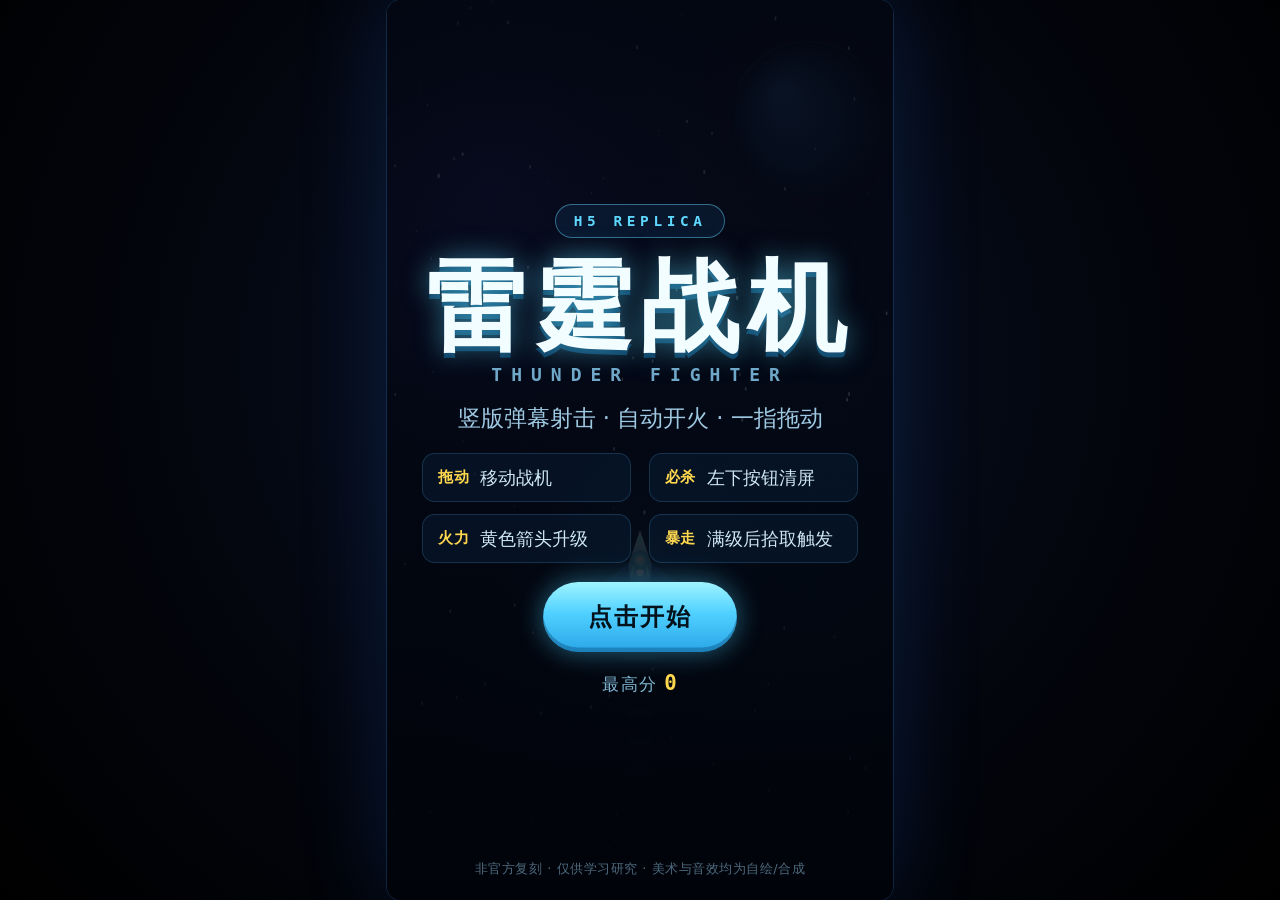
==== index.html @ e0c6aa54 "备份版本 M2 (2026-11-20)" ====
<!DOCTYPE html>
<html lang="zh-CN">
<head>
<meta charset="UTF-8" />
<meta name="viewport" content="width=device-width, initial-scale=1.0, maximum-scale=1.0, user-scalable=no, viewport-fit=cover" />
<meta name="theme-color" content="#040814" />
<title>雷霆战机 · H5 复刻</title>
<link rel="stylesheet" href="src/style.css" />
</head>
<body>
<div id="stage">
  <canvas id="game" width="720" height="1280"></canvas>

  <!-- 标题 -->
  <div class="screen center" id="scr-title">
    <div class="badge">H5 REPLICA</div>
    <h1>雷霆战机</h1>
    <div class="title-en">THUNDER FIGHTER</div>
    <p class="lede">竖版弹幕射击 · 自动开火 · 一指拖动</p>
    <div class="ctrl-grid">
      <div class="ctrl"><span class="k">拖动</span><span>移动战机</span></div>
      <div class="ctrl"><span class="k">必杀</span><span>左下按钮清屏</span></div>
      <div class="ctrl"><span class="k">火力</span><span>黄色箭头升级</span></div>
      <div class="ctrl"><span class="k">暴走</span><span>满级后拾取触发</span></div>
    </div>
    <button class="btn" id="btnEnter">点击开始</button>
    <div class="best">最高分 <b id="titleBest">0</b></div>
    <p class="disclaimer">非官方复刻 · 仅供学习研究 · 美术与音效均为自绘/合成</p>
  </div>

  <!-- 主界面 -->
  <div class="screen transparent" id="scr-home">
    <div class="home-top">
      <div class="player-tag">指挥官<b>THUNDER-01</b></div>
      <div class="res-bar">
        <span class="coin">金币 <b id="homeCoins">0</b></span>
        <span class="shard">残骸 <b id="homeShards">0</b></span>
      </div>
    </div>
    <div class="home-menu">
      <button class="menu-tile primary" id="menuStory">
        <div class="mt-k">CAMPAIGN</div>
        <div class="mt-t">星际征战</div>
        <div class="mt-d" id="storyProgress">白羊座 · 第 1 关</div>
      </button>
      <button class="menu-tile" id="menuEndless">
        <div class="mt-k">ENDLESS</div>
        <div class="mt-t">无尽挑战</div>
        <div class="mt-d" id="endlessDesc">无限波次 · 每 5 波守卫</div>
      </button>
      <button class="menu-tile" id="menuHangar">
        <div class="mt-k">HANGAR</div>
        <div class="mt-t">仓库</div>
        <div class="mt-d" id="hangarShipName">突击零式</div>
      </button>
      <button class="menu-tile" id="menuSettings">
        <div class="mt-k">OPTIONS</div>
        <div class="mt-t">设置</div>
        <div class="mt-d">音量 · 画质 · 存档</div>
      </button>
    </div>
    <div class="home-foot">
      <span>最高分 <b id="homeBest">0</b></span>
      <span>拖动移动 · 自动射击</span>
    </div>
  </div>

  <!-- 星图 -->
  <div class="screen" id="scr-map">
    <div class="topbar">
      <button class="icon-btn" id="mapBack">返回</button>
      <div class="ttl">星际征战</div>
      <div class="res-bar"><span>残骸 <b id="mapShards">0</b></span></div>
    </div>
    <div class="chapter-tabs">
      <button class="chapter-tab active" data-ch="0">白羊座</button>
      <button class="chapter-tab" data-ch="1">金牛座</button>
    </div>
    <div class="level-grid" id="levelGrid"></div>
    <div class="level-detail" id="levelDetail">
      <div class="ld-head">
        <div>
          <div class="ld-ch" id="ldChapter">白羊座</div>
          <div class="ld-name" id="ldName">星尘前哨</div>
        </div>
        <div class="ld-ch" id="ldState">未通关</div>
      </div>
      <div class="ld-rows">
        <div><span>推荐战力</span><b id="ldPower">100</b></div>
        <div><span>我方战力</span><b id="ldMyPower">100</b></div>
        <div><span>BOSS</span><b id="ldBoss">无</b></div>
        <div><span>奖励</span><b id="ldReward">金币 25 / 残骸 10</b></div>
      </div>
      <div class="ld-drop"><span>掉落</span><b id="ldDrops">武器 ×3 · 护盾 ×1 · 暴走 ×1 · 回血 ×1</b></div>
      <div class="ld-tip" id="ldTip"></div>
      <div class="ld-actions">
        <button class="btn ghost small" id="btnHangarFromMap">仓库</button>
        <button class="btn" id="btnLaunch">出击</button>
      </div>
    </div>
  </div>

  <!-- 仓库 -->
  <div class="screen scroll" id="scr-hangar">
    <div class="topbar">
      <button class="icon-btn" id="hangarBack">返回</button>
      <div class="ttl">仓库</div>
      <div class="res-bar"><span>残骸 <b id="hangarShards">0</b></span></div>
    </div>
    <div class="ship-list" id="shipList"></div>
    <p class="hangar-note">强化与进阶将在后续版本开放<br>当前可选择战机并查看基础属性</p>
  </div>

  <!-- 设置 -->
  <div class="screen" id="scr-settings">
    <div class="topbar">
      <button class="icon-btn" id="settingsBack">返回</button>
      <div class="ttl">设置</div>
      <div class="res-bar"></div>
    </div>
    <div class="setting-list">
      <div class="setting-row">
        <div>音效<span class="sub">主音量与静音</span></div>
        <div style="display:flex;align-items:center;gap:1.4cqh">
          <input type="range" id="volumeRange" min="0" max="100" step="5" value="70" />
          <div class="switch" id="soundSwitch"><i></i></div>
        </div>
      </div>
      <div class="setting-row">
        <div>画质<span class="sub">影响粒子与特效数量</span></div>
        <div class="seg" id="qualitySeg">
          <button data-q="high" class="on">高</button>
          <button data-q="mid">中</button>
          <button data-q="low">低</button>
        </div>
      </div>
      <div class="setting-row">
        <div>存档<span class="sub">进度与最高分保存在本机</span></div>
        <button class="btn danger small" id="btnClearSave">清除存档</button>
      </div>
    </div>
    <p class="hangar-note">清除后关卡进度、金币与残骸将重置<br>最高分同时清空</p>
  </div>

  <!-- 结算 -->
  <div class="screen center" id="scr-result">
    <div class="result-tag" id="resultTag">MISSION COMPLETE</div>
    <h2 id="resultTitle">出击成功</h2>
    <div class="stats">
      <div><span>得分</span><b id="statScore">0</b></div>
      <div><span>击毁</span><b id="statKills">0</b></div>
      <div><span>水晶</span><b id="statCrystals">0</b></div>
      <div><span>用时</span><b id="statTime">0:00</b></div>
    </div>
    <div class="result-reward" id="resultReward">金币 <b>0</b> · 残骸 <b>0</b></div>
    <div class="result-best" id="resultBest">最高分 0</div>
    <div class="btn-col" style="width:100%">
      <button class="btn" id="btnNext">下一关</button>
      <div class="btn-row">
        <button class="btn ghost small" id="btnRetry">再战</button>
        <button class="btn ghost small" id="btnToMap">星图</button>
        <button class="btn ghost small" id="btnToHome">主界面</button>
      </div>
    </div>
  </div>

  <!-- 暂停 -->
  <div class="screen center" id="scr-pause">
    <h2>已暂停</h2>
    <div class="btn-col">
      <button class="btn" id="btnResume">继续战斗</button>
      <button class="btn ghost" id="btnPauseRetry">重新开始</button>
      <button class="btn ghost" id="btnPauseQuit">放弃并返回</button>
    </div>
  </div>

  <div class="toast" id="toast"></div>
</div>

<script src="src/config.js"></script>
<script src="src/audio.js"></script>
<script src="src/core.js"></script>
<script src="src/battle.js"></script>
<script src="src/app.js"></script>
</body>
</html>
---- src/style.css ----
/* =========================================================
   雷霆战机 H5 复刻 · 全局样式
   逻辑分辨率 720x1280，所有尺寸以容器高度 cqh 等比缩放
   ========================================================= */
* { margin: 0; padding: 0; box-sizing: border-box; }
html, body {
  height: 100%;
  background: radial-gradient(circle at 50% 40%, #0a1226 0%, #03050c 60%, #000 100%);
  color: #eaf6ff;
  font-family: "Noto Sans SC", "PingFang SC", "Microsoft YaHei", system-ui, sans-serif;
  overflow: hidden;
  -webkit-user-select: none;
  user-select: none;
  -webkit-tap-highlight-color: transparent;
}
body {
  display: flex;
  align-items: center;
  justify-content: center;
  height: 100vh;
  height: 100dvh;
}
#stage {
  position: relative;
  width: min(100vw, 56.25vh);
  width: min(100vw, 56.25dvh);
  aspect-ratio: 9 / 16;
  max-height: 100vh;
  max-height: 100dvh;
  overflow: hidden;
  border-radius: 14px;
  background: #040813;
  box-shadow: 0 0 90px rgba(40, 120, 255, .18), 0 0 0 1px rgba(90, 180, 255, .16);
  container-type: size;
}
canvas {
  display: block;
  width: 100%;
  height: 100%;
  touch-action: none;
}

/* ---------------- 屏幕容器 ---------------- */
.screen {
  position: absolute;
  inset: 0;
  z-index: 5;
  display: none;
  flex-direction: column;
  padding: 4.5% 7%;
  background: linear-gradient(180deg,
    rgba(3, 7, 18, .88) 0%,
    rgba(3, 8, 20, .74) 38%,
    rgba(2, 5, 13, .93) 78%,
    #01030a 100%);
}
.screen.active { display: flex; }
.screen.transparent {
  background: linear-gradient(180deg,
    rgba(3, 7, 18, 0) 0%,
    rgba(3, 8, 20, .10) 30%,
    rgba(2, 5, 13, .82) 62%,
    #01030a 100%);
}
.screen.center {
  align-items: center;
  justify-content: center;
  text-align: center;
  gap: 2.1cqh;
}
.screen.scroll { overflow-y: auto; -webkit-overflow-scrolling: touch; }

/* ---------------- 通用元件 ---------------- */
.badge {
  font: 600 1.6cqh/1 "Bahnschrift", "DIN Alternate", monospace;
  letter-spacing: .32em;
  color: #5fd8ff;
  border: 1px solid rgba(95, 216, 255, .45);
  border-radius: 999px;
  padding: 1cqh 2cqh;
  background: rgba(20, 70, 110, .25);
  align-self: center;
}
h1 {
  font-size: 11cqh;
  line-height: 1;
  font-weight: 900;
  letter-spacing: .08em;
  color: #f2fdff;
  text-shadow: 0 0 3cqh rgba(90, 220, 255, .55), 0 .6cqh 0 #0b3a5e;
}
.title-en {
  font: 700 2cqh/1 "Bahnschrift", "DIN Alternate", monospace;
  letter-spacing: .5em;
  color: #6fa8c8;
  margin-top: -1cqh;
}
.lede { font-size: 2.5cqh; color: #9fc9e2; }

.btn {
  appearance: none;
  border: 0;
  cursor: pointer;
  font-family: inherit;
  font-size: 2.7cqh;
  font-weight: 700;
  letter-spacing: .08em;
  padding: 2.1cqh 5cqh;
  border-radius: 999px;
  color: #04121c;
  background: linear-gradient(180deg, #9ff4ff 0%, #4fd0ff 45%, #2aa5e8 100%);
  box-shadow: 0 0 3cqh rgba(80, 210, 255, .45), inset 0 -.5cqh 0 rgba(0, 60, 100, .35);
  transition: transform .12s ease, filter .12s ease;
  touch-action: manipulation;
}
.btn:active { transform: scale(.965); filter: brightness(1.08); }
.btn.ghost {
  color: #bfe6f8;
  background: rgba(12, 34, 60, .7);
  border: 1px solid rgba(95, 200, 240, .4);
  box-shadow: none;
}
.btn.danger {
  color: #ffd6da;
  background: rgba(70, 14, 24, .75);
  border: 1px solid rgba(255, 90, 110, .5);
  box-shadow: none;
}
.btn.small { font-size: 2.1cqh; padding: 1.5cqh 3.4cqh; }
.btn:disabled { opacity: .4; cursor: not-allowed; transform: none; }
.btn-row { display: flex; gap: 2.2cqh; justify-content: center; }
.btn-col { display: flex; flex-direction: column; gap: 1.5cqh; align-items: stretch; }
.btn-col .btn { width: 100%; }

.ctrl-grid {
  width: 100%;
  display: grid;
  grid-template-columns: 1fr 1fr;
  gap: 1.3cqh 2cqh;
}
.ctrl {
  display: flex;
  align-items: center;
  gap: 1.2cqh;
  padding: 1.3cqh 1.6cqh;
  border: 1px solid rgba(80, 160, 220, .22);
  border-radius: 1.4cqh;
  background: rgba(10, 28, 52, .55);
  text-align: left;
}
.ctrl .k {
  flex: none;
  font: 700 1.7cqh/1 "Bahnschrift", monospace;
  color: #ffd84d;
  letter-spacing: .05em;
}
.ctrl span:last-child { font-size: 1.95cqh; color: #cfe7f5; }

.best { font-size: 1.9cqh; color: #7fb6d2; letter-spacing: .08em; }
.best b { color: #ffd84d; font-family: "Bahnschrift", monospace; font-size: 2.3cqh; }
.disclaimer {
  position: absolute;
  bottom: 2.4cqh;
  left: 0; right: 0;
  font-size: 1.45cqh;
  color: rgba(140, 190, 220, .55);
  letter-spacing: .04em;
}

h2 { font-size: 6.4cqh; font-weight: 900; letter-spacing: .06em; color: #f2fdff; text-align: center; }
h3 { font-size: 2.6cqh; font-weight: 700; letter-spacing: .1em; color: #cfe7f5; }

/* ---------------- 顶栏 ---------------- */
.topbar {
  display: flex;
  align-items: center;
  gap: 2cqh;
  flex: none;
  margin-bottom: 1.6cqh;
}
.topbar .ttl {
  flex: 1;
  font-size: 3.4cqh;
  font-weight: 800;
  letter-spacing: .12em;
  color: #eafcff;
}
.icon-btn {
  appearance: none;
  border: 1px solid rgba(95, 200, 240, .35);
  background: rgba(10, 28, 52, .7);
  color: #bfe6f8;
  border-radius: 1.2cqh;
  font-family: inherit;
  font-size: 1.9cqh;
  font-weight: 700;
  padding: 1.2cqh 2.2cqh;
  cursor: pointer;
  letter-spacing: .06em;
}
.icon-btn:active { background: rgba(20, 60, 100, .8); }

.res-bar {
  display: flex;
  gap: 1.4cqh;
  flex: none;
  font: 700 1.8cqh/1 "Bahnschrift", monospace;
}
.res-bar span {
  padding: .9cqh 1.6cqh;
  border-radius: 999px;
  border: 1px solid rgba(90, 160, 210, .3);
  background: rgba(8, 24, 44, .7);
  color: #b9e2f5;
}
.res-bar b { color: #ffd84d; }
.res-bar .gem b { color: #9ff4ff; }

/* ---------------- 主界面 ---------------- */
#scr-home { justify-content: flex-end; padding-bottom: 5.5cqh; }
#scr-home .home-top {
  position: absolute;
  top: 4.5%;
  left: 7%; right: 7%;
  display: flex;
  align-items: center;
  justify-content: space-between;
  gap: 2cqh;
}
#scr-home .player-tag {
  font-size: 1.8cqh;
  letter-spacing: .12em;
  color: #8fc6e2;
}
#scr-home .player-tag b { display: block; font-size: 2.6cqh; color: #eafcff; letter-spacing: .06em; }
.home-menu {
  display: grid;
  grid-template-columns: 1fr 1fr;
  gap: 1.6cqh;
  width: 100%;
}
.menu-tile {
  appearance: none;
  cursor: pointer;
  font-family: inherit;
  text-align: left;
  padding: 2.1cqh 2.2cqh;
  border-radius: 1.6cqh;
  border: 1px solid rgba(85, 175, 235, .32);
  background: linear-gradient(160deg, rgba(20, 52, 92, .82), rgba(7, 18, 34, .9));
  color: #dff3ff;
  transition: transform .12s ease, border-color .12s ease;
}
.menu-tile:active { transform: scale(.975); border-color: rgba(120, 220, 255, .7); }
.menu-tile.primary {
  grid-column: 1 / -1;
  background: linear-gradient(120deg, rgba(28, 110, 180, .9), rgba(10, 46, 90, .92));
  border-color: rgba(120, 220, 255, .55);
  box-shadow: 0 0 4cqh rgba(60, 170, 255, .28);
}
.menu-tile .mt-k {
  font: 700 1.5cqh/1 "Bahnschrift", monospace;
  letter-spacing: .26em;
  color: #5fd8ff;
}
.menu-tile .mt-t { font-size: 2.8cqh; font-weight: 800; letter-spacing: .06em; margin-top: .7cqh; }
.menu-tile .mt-d { font-size: 1.6cqh; color: #8fb8d0; margin-top: .5cqh; }
.home-foot {
  display: flex;
  justify-content: space-between;
  align-items: center;
  margin-top: 1.8cqh;
  font-size: 1.65cqh;
  color: #7fb6d2;
}
.home-foot b { color: #ffd84d; font-family: "Bahnschrift", monospace; }

/* ---------------- 星图 ---------------- */
.chapter-tabs { display: flex; gap: 1.2cqh; flex: none; margin-bottom: 1.6cqh; }
.chapter-tab {
  flex: 1;
  appearance: none;
  cursor: pointer;
  font-family: inherit;
  font-size: 2.1cqh;
  font-weight: 700;
  letter-spacing: .1em;
  padding: 1.4cqh;
  border-radius: 1.1cqh;
  color: #8fb8d0;
  border: 1px solid rgba(80, 160, 220, .25);
  background: rgba(8, 22, 40, .7);
}
.chapter-tab.active {
  color: #04121c;
  background: linear-gradient(180deg, #9ff4ff, #38b3ea);
  border-color: transparent;
}
.level-grid {
  display: grid;
  grid-template-columns: repeat(4, 1fr);
  gap: 1.2cqh;
  flex: none;
}
.lvl {
  position: relative;
  appearance: none;
  cursor: pointer;
  font-family: inherit;
  padding: 1.3cqh .6cqh 1.2cqh;
  border-radius: 1.1cqh;
  border: 1px solid rgba(80, 170, 220, .3);
  background: linear-gradient(170deg, rgba(16, 42, 72, .9), rgba(6, 14, 26, .92));
  color: #dff3ff;
  text-align: center;
  transition: transform .1s ease, border-color .1s ease;
  overflow: hidden;
}
.lvl:active { transform: scale(.95); }
.lvl .no {
  display: block;
  font: 700 2.4cqh/1 "Bahnschrift", monospace;
  color: #7fd4ff;
}
.lvl .nm {
  display: block;
  font-size: 1.35cqh;
  color: #9fc9e2;
  margin-top: .6cqh;
  white-space: nowrap;
  overflow: hidden;
  text-overflow: ellipsis;
}
.lvl.boss { border-color: rgba(255, 110, 120, .5); box-shadow: inset 0 0 2.2cqh rgba(255, 60, 90, .18); }
.lvl.boss .no { color: #ff8f9a; }
.lvl.locked { opacity: .38; cursor: not-allowed; }
.lvl.locked::after {
  content: "";
  position: absolute;
  top: .8cqh; right: .8cqh;
  width: 1.4cqh; height: 1.4cqh;
  border: 1px solid #7fa8c4;
  border-radius: .25cqh;
}
.lvl.cleared::after {
  content: "";
  position: absolute;
  top: .9cqh; right: .9cqh;
  width: 1.5cqh; height: .9cqh;
  border-left: 2px solid #5dff9b;
  border-bottom: 2px solid #5dff9b;
  transform: rotate(-45deg) translateY(-.15cqh);
}
.lvl.sel { border-color: #7ff6ff; box-shadow: 0 0 2.4cqh rgba(90, 220, 255, .45); }

.level-detail {
  margin-top: 1.8cqh;
  flex: none;
  border-radius: 1.6cqh;
  border: 1px solid rgba(90, 175, 230, .3);
  background: linear-gradient(170deg, rgba(14, 38, 66, .92), rgba(5, 12, 22, .95));
  padding: 1.8cqh 2cqh;
  display: flex;
  flex-direction: column;
  gap: 1.3cqh;
}
.level-detail .ld-head { display: flex; align-items: baseline; justify-content: space-between; }
.level-detail .ld-name { font-size: 2.6cqh; font-weight: 800; color: #eafcff; }
.level-detail .ld-ch { font-size: 1.6cqh; color: #5fd8ff; letter-spacing: .14em; }
.ld-rows { display: grid; grid-template-columns: 1fr 1fr; gap: 1cqh 1.6cqh; font-size: 1.75cqh; }
.ld-rows div { display: flex; justify-content: space-between; gap: .6cqh; color: #8fb8d0; }
.ld-rows b { color: #dff3ff; font-family: "Bahnschrift", monospace; }
.ld-rows b.warn { color: #ff7b8a; }
.ld-actions { display: flex; gap: 1.4cqh; }
.ld-actions .btn { flex: 1; }
.ld-tip { font-size: 1.5cqh; color: #ff9aa6; }
.ld-drop {
  display: flex;
  justify-content: space-between;
  gap: 1cqh;
  font-size: 1.6cqh;
  color: #8fb8d0;
  padding-top: .9cqh;
  border-top: 1px dashed rgba(80, 150, 200, .25);
}
.ld-drop b { color: #dff3ff; font-weight: 600; }

/* ---------------- 仓库 ---------------- */
.ship-list { display: flex; flex-direction: column; gap: 1.4cqh; }
.ship-card {
  border-radius: 1.6cqh;
  border: 1px solid rgba(85, 170, 225, .28);
  background: linear-gradient(150deg, rgba(18, 44, 76, .9), rgba(6, 13, 24, .94));
  padding: 1.7cqh 1.9cqh;
  display: flex;
  flex-direction: column;
  gap: 1.1cqh;
}
.ship-card.equipped { border-color: rgba(125, 235, 255, .8); box-shadow: 0 0 3cqh rgba(80, 200, 255, .25); }
.ship-card .sc-head { display: flex; align-items: center; justify-content: space-between; }
.ship-card .sc-name { font-size: 2.5cqh; font-weight: 800; color: #eafcff; }
.ship-card .sc-tag { font: 700 1.4cqh/1 "Bahnschrift", monospace; letter-spacing: .2em; color: #5fd8ff; }
.ship-card .sc-desc { font-size: 1.65cqh; color: #9fc9e2; }
.sc-meta {
  display: flex;
  align-items: center;
  justify-content: space-between;
  font-size: 1.7cqh;
  color: #9fc9e2;
}
.sc-meta .lv { font-family: "Bahnschrift", monospace; font-weight: 700; color: #eafcff; }
.sc-meta .stars { color: #ffd84d; letter-spacing: .18em; }
.sc-meta .pw { color: #5fd8ff; font-family: "Bahnschrift", monospace; font-weight: 700; }
.sc-actions { display: flex; gap: 1cqh; align-items: stretch; flex-wrap: wrap; }
.sc-actions .btn { flex: 1; padding: 1.3cqh .6cqh; font-size: 1.8cqh; letter-spacing: .04em; }
.cost-note {
  display: flex;
  justify-content: space-between;
  font-size: 1.5cqh;
  color: #7fb6d2;
}
.cost-note b { color: #ffd84d; font-family: "Bahnschrift", monospace; }
.stat-row { display: flex; align-items: center; gap: 1.2cqh; font-size: 1.6cqh; color: #8fb8d0; }
.stat-row .lb { width: 5.4cqh; flex: none; }
.stat-bar { flex: 1; height: .9cqh; border-radius: 999px; background: rgba(60, 90, 120, .4); overflow: hidden; }
.stat-bar i { display: block; height: 100%; border-radius: 999px; background: linear-gradient(90deg, #4fd0ff, #9ff4ff); }
.stat-row b { width: 3.2cqh; text-align: right; font-family: "Bahnschrift", monospace; color: #dff3ff; }
.ship-card .btn { align-self: flex-end; }
.hangar-note { font-size: 1.5cqh; color: #7fb6d2; text-align: center; margin-top: 1cqh; line-height: 1.7; }

/* ---------------- 设置 ---------------- */
.setting-list { display: flex; flex-direction: column; gap: 1.4cqh; }
.setting-row {
  display: flex;
  align-items: center;
  justify-content: space-between;
  gap: 1.6cqh;
  padding: 1.8cqh 2cqh;
  border-radius: 1.4cqh;
  border: 1px solid rgba(80, 160, 220, .24);
  background: rgba(8, 22, 40, .7);
  font-size: 2cqh;
  color: #dff3ff;
}
.setting-row .sub { display: block; font-size: 1.45cqh; color: #7fb6d2; margin-top: .5cqh; }
.setting-row input[type="range"] { width: 26cqh; accent-color: #4fd0ff; }
.seg { display: flex; gap: .8cqh; }
.seg button {
  appearance: none;
  font-family: inherit;
  font-size: 1.7cqh;
  padding: 1cqh 1.8cqh;
  border-radius: .9cqh;
  border: 1px solid rgba(80, 160, 220, .35);
  background: rgba(10, 28, 52, .6);
  color: #9fc9e2;
  cursor: pointer;
}
.seg button.on { color: #04121c; background: linear-gradient(180deg, #9ff4ff, #38b3ea); border-color: transparent; font-weight: 700; }
.switch {
  width: 7.4cqh; height: 4.2cqh;
  border-radius: 999px;
  border: 1px solid rgba(95, 200, 240, .4);
  background: rgba(10, 28, 52, .8);
  position: relative;
  cursor: pointer;
  flex: none;
}
.switch i {
  position: absolute;
  top: .55cqh; left: .55cqh;
  width: 2.9cqh; height: 2.9cqh;
  border-radius: 50%;
  background: #6b8ba3;
  transition: transform .16s ease, background .16s ease;
}
.switch.on { background: rgba(30, 120, 180, .7); border-color: #7ff6ff; }
.switch.on i { transform: translateX(3.1cqh); background: #bff6ff; }

/* ---------------- 结算 ---------------- */
.result-tag {
  font: 700 1.8cqh/1 "Bahnschrift", monospace;
  letter-spacing: .38em;
  color: #5fd8ff;
}
.result-tag.fail { color: #ff6b7a; }
.stats {
  width: 100%;
  display: grid;
  grid-template-columns: 1fr 1fr;
  gap: 1.4cqh;
  margin: 1.2cqh 0;
}
.stats div {
  display: flex;
  flex-direction: column;
  gap: .6cqh;
  padding: 1.6cqh;
  border-radius: 1.2cqh;
  border: 1px solid rgba(80, 160, 220, .22);
  background: rgba(10, 28, 52, .55);
}
.stats span { font-size: 1.7cqh; color: #8fb8d0; letter-spacing: .1em; }
.stats b { font: 700 3.4cqh/1 "Bahnschrift", "Courier New", monospace; color: #eafcff; }
.result-reward {
  font-size: 1.8cqh;
  color: #9fc9e2;
  display: flex;
  gap: 2.4cqh;
  justify-content: center;
}
.result-reward b { color: #ffd84d; font-family: "Bahnschrift", monospace; }
.result-best { font-size: 1.85cqh; color: #7fb6d2; }
.result-best b { color: #ffd84d; font-family: "Bahnschrift", monospace; }

/* ---------------- 提示条 ---------------- */
.toast {
  position: absolute;
  left: 50%;
  bottom: 12%;
  transform: translate(-50%, 2cqh);
  z-index: 30;
  padding: 1.4cqh 2.8cqh;
  border-radius: 999px;
  border: 1px solid rgba(95, 216, 255, .5);
  background: rgba(6, 22, 40, .95);
  color: #dff6ff;
  font-size: 1.9cqh;
  letter-spacing: .05em;
  opacity: 0;
  pointer-events: none;
  transition: opacity .2s ease, transform .2s ease;
  white-space: nowrap;
}
.toast.show { opacity: 1; transform: translate(-50%, 0); }

@media (max-aspect-ratio: 9/16) {
  #stage { border-radius: 0; }
}
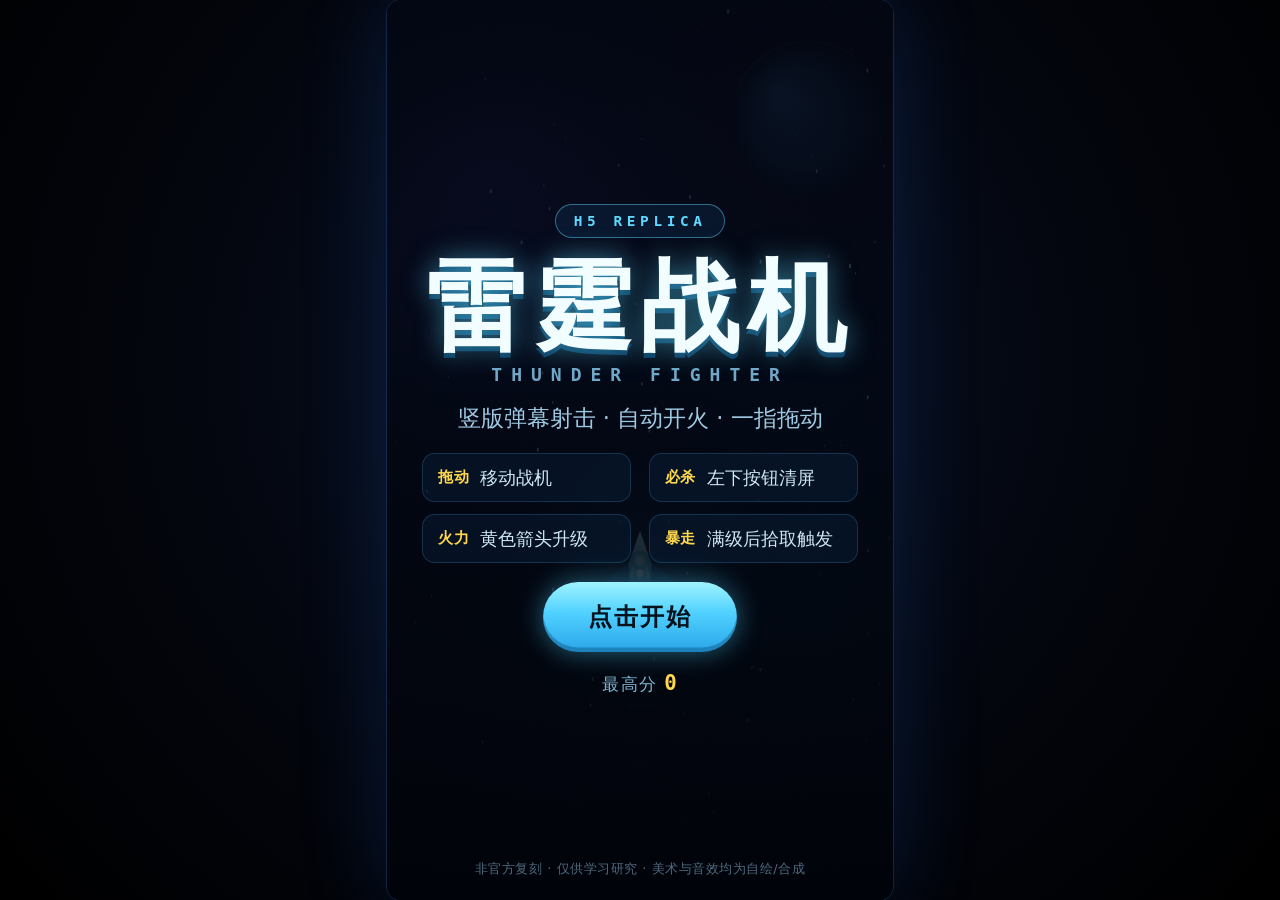
==== commit 5809bebe: "备份版本 M3 (2026-11-20)" ====
--- a/index.html
+++ b/index.html
@@ -108,7 +108,7 @@
       <div class="res-bar"><span>残骸 <b id="hangarShards">0</b></span></div>
     </div>
     <div class="ship-list" id="shipList"></div>
-    <p class="hangar-note">强化与进阶将在后续版本开放<br>当前可选择战机并查看基础属性</p>
+    <p class="hangar-note">强化提升攻击与生命，满级后可进阶提升星级<br>战力实时生效于战斗</p>
   </div>
 
   <!-- 设置 -->
@@ -120,9 +120,13 @@
     </div>
     <div class="setting-list">
       <div class="setting-row">
-        <div>音效<span class="sub">主音量与静音</span></div>
+        <div>音乐<span class="sub">BGM 音量</span></div>
+        <input type="range" id="musicRange" min="0" max="100" step="5" value="55" />
+      </div>
+      <div class="setting-row">
+        <div>音效<span class="sub">打击音与静音</span></div>
         <div style="display:flex;align-items:center;gap:1.4cqh">
-          <input type="range" id="volumeRange" min="0" max="100" step="5" value="70" />
+          <input type="range" id="sfxRange" min="0" max="100" step="5" value="80" />
           <div class="switch" id="soundSwitch"><i></i></div>
         </div>
       </div>
@@ -175,6 +179,11 @@
   </div>
 
   <div class="toast" id="toast"></div>
+  <div class="rotate-hint">
+    <div class="rh-phone"></div>
+    <b>请旋转至竖屏</b>
+    <span>横屏体验不佳</span>
+  </div>
 </div>
 
 <script src="src/config.js"></script>
--- a/src/style.css
+++ b/src/style.css
@@ -26,12 +26,40 @@
   width: min(100vw, 56.25dvh);
   aspect-ratio: 9 / 16;
   max-height: 100vh;
-  max-height: 100dvh;
+  max-height: calc(100dvh - env(safe-area-inset-top) - env(safe-area-inset-bottom));
   overflow: hidden;
   border-radius: 14px;
   background: #040813;
   box-shadow: 0 0 90px rgba(40, 120, 255, .18), 0 0 0 1px rgba(90, 180, 255, .16);
   container-type: size;
+}
+
+/* 横屏提示（仅触屏设备） */
+.rotate-hint { display: none; }
+@media (orientation: landscape) and (max-width: 1180px) and (pointer: coarse) {
+  .rotate-hint {
+    position: fixed;
+    inset: 0;
+    z-index: 60;
+    display: flex;
+    flex-direction: column;
+    align-items: center;
+    justify-content: center;
+    gap: 1.4cqh;
+    background: #01030a;
+    color: #eaf6ff;
+    text-align: center;
+    font-size: 20px;
+  }
+  .rotate-hint .rh-phone {
+    width: 46px;
+    height: 76px;
+    border: 3px solid #5fd8ff;
+    border-radius: 10px;
+    box-shadow: 0 0 24px rgba(80, 200, 255, .4);
+    margin-bottom: 10px;
+  }
+  .rotate-hint span { font-size: 14px; color: #7fb6d2; }
 }
 canvas {
   display: block;
@@ -54,7 +82,14 @@
     rgba(2, 5, 13, .93) 78%,
     #01030a 100%);
 }
-.screen.active { display: flex; }
+.screen.active { display: flex; animation: scrIn .26s cubic-bezier(.2, .7, .3, 1); }
+@keyframes scrIn {
+  from { opacity: 0; transform: translateY(1.6cqh); }
+  to { opacity: 1; transform: none; }
+}
+@media (prefers-reduced-motion: reduce) {
+  .screen.active { animation: none; }
+}
 .screen.transparent {
   background: linear-gradient(180deg,
     rgba(3, 7, 18, 0) 0%,
